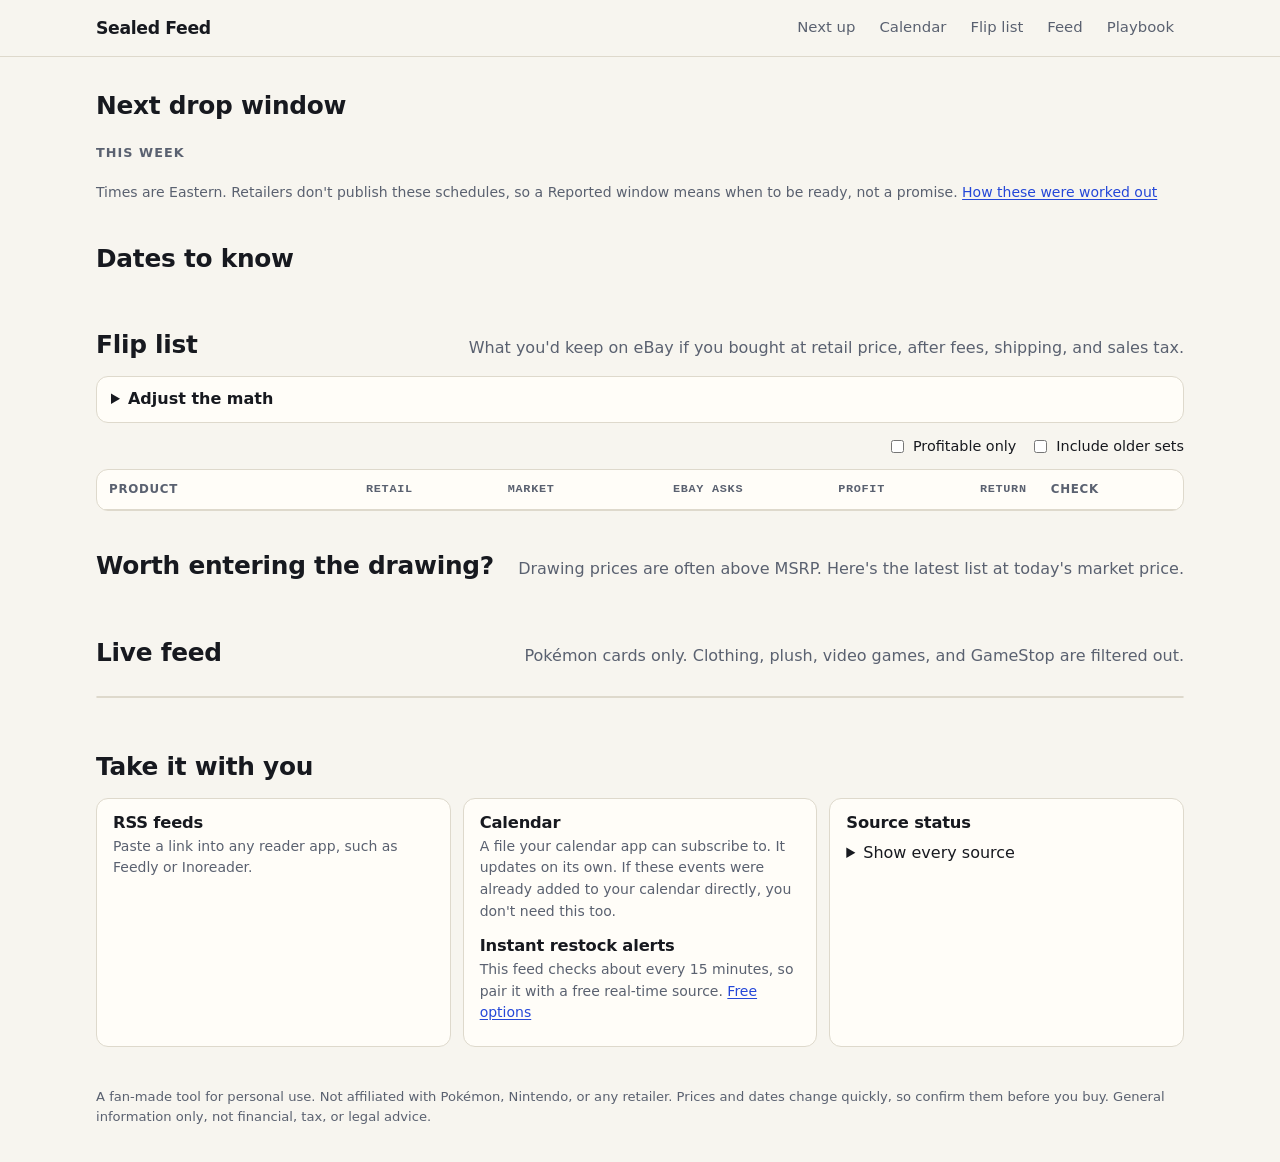
==== web/index.html @ 0ea3f2c8 "Build the Pokémon sealed feed Merges public feeds into RSS, prices sealed product with eBay fees, pu" ====
<!doctype html>
<html lang="en">
<head>
  <meta charset="utf-8">
  <meta name="viewport" content="width=device-width, initial-scale=1">
  <meta name="robots" content="noindex">
  <title>Sealed Feed</title>
  <meta name="description" content="Pokémon TCG releases, preorders, restock windows, and eBay resale math for sealed English product.">
  <link rel="alternate" type="application/rss+xml" title="Sealed Feed" href="feed.xml">
  <link rel="icon" href="assets/icon.svg" type="image/svg+xml">
  <link rel="stylesheet" href="assets/styles.css">
</head>
<body>
  <a class="skip" href="#next">Skip to content</a>
  <header class="top">
    <div class="wrap top-row">
      <a class="brand" href="./">Sealed Feed</a>
      <nav aria-label="Sections">
        <a href="#next">Next up</a>
        <a href="#calendar">Calendar</a>
        <a href="#flip">Flip list</a>
        <a href="#feed">Feed</a>
        <a href="playbook.html">Playbook</a>
      </nav>
    </div>
  </header>

  <main class="wrap">
    <section id="next" aria-labelledby="next-title">
      <div class="section-head">
        <h1 id="next-title">Next drop window</h1>
        <p id="freshness" class="muted"></p>
      </div>
      <div id="hero"></div>
      <h2 class="sub-head">This week</h2>
      <div id="week" class="tickets"></div>
      <p class="muted small">Times are Eastern. Retailers don't publish these schedules, so a Reported window means when to be ready, not a promise. <a href="playbook.html#week">How these were worked out</a></p>
    </section>

    <section id="calendar" aria-labelledby="calendar-title">
      <div class="section-head">
        <h2 id="calendar-title">Dates to know</h2>
        <p id="calendar-verified" class="muted"></p>
      </div>
      <div id="dates" class="dates"></div>
      <div id="undated"></div>
    </section>

    <section id="flip" aria-labelledby="flip-title">
      <div class="section-head">
        <h2 id="flip-title">Flip list</h2>
        <p class="muted">What you'd keep on eBay if you bought at retail price, after fees, shipping, and sales tax.</p>
      </div>
      <details class="settings">
        <summary>Adjust the math</summary>
        <form id="settings" class="settings-grid" autocomplete="off"></form>
      </details>
      <div class="controls">
        <div id="flip-groups" class="pills" role="group" aria-label="Product type"></div>
        <div class="toggles">
          <label><input type="checkbox" id="profit-only"> Profitable only</label>
          <label><input type="checkbox" id="show-older"> Include older sets</label>
        </div>
      </div>
      <div class="table-wrap">
        <table class="flip">
          <caption class="sr-only">Estimated eBay profit for sealed products bought at retail price</caption>
          <thead>
            <tr>
              <th scope="col">Product</th>
              <th scope="col" class="num">Retail</th>
              <th scope="col" class="num">Market</th>
              <th scope="col" class="num">eBay asks</th>
              <th scope="col" class="num">Profit</th>
              <th scope="col" class="num">Return</th>
              <th scope="col">Check</th>
            </tr>
          </thead>
          <tbody id="flip-body"></tbody>
        </table>
      </div>
      <p id="flip-note" class="muted small"></p>
    </section>

    <section id="drawings" aria-labelledby="drawings-title">
      <div class="section-head">
        <h2 id="drawings-title">Worth entering the drawing?</h2>
        <p class="muted">Drawing prices are often above MSRP. Here's the latest list at today's market price.</p>
      </div>
      <div id="drawing-list"></div>
    </section>

    <section id="feed" aria-labelledby="feed-title">
      <div class="section-head">
        <h2 id="feed-title">Live feed</h2>
        <p class="muted">Pokémon cards only. Clothing, plush, video games, and GameStop are filtered out.</p>
      </div>
      <div id="feed-tabs" class="pills" role="group" aria-label="Feed category"></div>
      <ul id="feed-list" class="feed-list"></ul>
      <button id="feed-more" class="button" type="button" hidden>Show more</button>
    </section>

    <section id="subscribe" aria-labelledby="subscribe-title">
      <div class="section-head">
        <h2 id="subscribe-title">Take it with you</h2>
      </div>
      <div class="subscribe-grid">
        <div class="panel">
          <h3>RSS feeds</h3>
          <p class="muted small">Paste a link into any reader app, such as Feedly or Inoreader.</p>
          <ul id="rss-list" class="link-list"></ul>
        </div>
        <div class="panel">
          <h3>Calendar</h3>
          <p class="muted small">A file your calendar app can subscribe to. It updates on its own. If these events were already added to your calendar directly, you don't need this too.</p>
          <ul id="calendar-link" class="link-list"></ul>
          <h3>Instant restock alerts</h3>
          <p class="muted small">This feed checks about every 15 minutes, so pair it with a free real-time source. <a href="playbook.html#alerts">Free options</a></p>
        </div>
        <div class="panel">
          <h3>Source status</h3>
          <p id="source-summary" class="muted small"></p>
          <details>
            <summary>Show every source</summary>
            <ul id="source-list" class="source-list"></ul>
          </details>
        </div>
      </div>
    </section>
  </main>

  <footer class="wrap footer">
    <p>A fan-made tool for personal use. Not affiliated with Pokémon, Nintendo, or any retailer. Prices and dates change quickly, so confirm them before you buy. General information only, not financial, tax, or legal advice.</p>
  </footer>

  <script>window.__DATA__=__DATA_JSON__;</script>
  <script src="assets/app.js" defer></script>
</body>
</html>
---- web/assets/styles.css ----
:root {
  --paper: #f7f5ef;
  --card: #fffdf8;
  --ink: #17191f;
  --muted: #5a6170;
  --line: #ded9cc;
  --accent: #2447d8;
  --accent-ink: #ffffff;
  --accent-soft: #e6ebfd;
  --good: #12703f;
  --good-soft: #dff2e7;
  --bad: #b3261e;
  --bad-soft: #fbe6e4;
  --warn: #7a5000;
  --warn-soft: #fbefd5;
  --neutral-soft: #ecebe4;
  --radius: 12px;
  --mono: ui-monospace, "SFMono-Regular", "Cascadia Mono", Consolas, monospace;
  --sans: system-ui, -apple-system, "Segoe UI", Roboto, "Helvetica Neue", Arial, sans-serif;
  color-scheme: light dark;
}

@media (prefers-color-scheme: dark) {
  :root {
    --paper: #0f1218;
    --card: #171b23;
    --ink: #eceef3;
    --muted: #a3abba;
    --line: #2c3240;
    --accent: #93acff;
    --accent-ink: #0f1218;
    --accent-soft: #1e2742;
    --good: #72d6a0;
    --good-soft: #14301f;
    --bad: #ff9f97;
    --bad-soft: #3a1a18;
    --warn: #f0c26b;
    --warn-soft: #332610;
    --neutral-soft: #232834;
  }
}

* { box-sizing: border-box; }
html { -webkit-text-size-adjust: 100%; scroll-behavior: smooth; }
@media (prefers-reduced-motion: reduce) { html { scroll-behavior: auto; } }
body { margin: 0; background: var(--paper); color: var(--ink); font: 16px/1.55 var(--sans); }
a { color: var(--accent); text-underline-offset: 2px; }
a:focus-visible, button:focus-visible, input:focus-visible, select:focus-visible, summary:focus-visible {
  outline: 2px solid var(--accent); outline-offset: 2px; border-radius: 4px;
}
h1, h2, h3 { line-height: 1.2; margin: 0; letter-spacing: -0.01em; }
h1, section > .section-head h2 { font-size: 1.55rem; }
h3 { font-size: 1.02rem; }
p { margin: 0; }
.wrap { max-width: 1120px; margin: 0 auto; padding: 0 16px; }
.muted { color: var(--muted); }
.small { font-size: 0.875rem; }
.sr-only { position: absolute; width: 1px; height: 1px; overflow: hidden; clip: rect(0 0 0 0); white-space: nowrap; }
.skip { position: absolute; left: -999px; top: 8px; background: var(--card); padding: 8px 12px; border-radius: 8px; z-index: 10; }
.skip:focus { left: 8px; }

.top { position: sticky; top: 0; z-index: 5; background: var(--paper); border-bottom: 1px solid var(--line); }
.top-row { display: flex; align-items: center; gap: 20px; min-height: 56px; }
.brand { font-weight: 800; color: var(--ink); text-decoration: none; letter-spacing: -0.02em; white-space: nowrap; font-size: 1.08rem; }
.top nav { display: flex; gap: 4px; overflow-x: auto; scrollbar-width: none; margin-left: auto; }
.top nav::-webkit-scrollbar { display: none; }
.top nav a { color: var(--muted); text-decoration: none; padding: 7px 10px; border-radius: 8px; white-space: nowrap; font-size: 0.93rem; }
.top nav a:hover { background: var(--neutral-soft); color: var(--ink); }

section { padding: 34px 0 6px; scroll-margin-top: 58px; }
.section-head { display: flex; flex-wrap: wrap; align-items: baseline; justify-content: space-between; gap: 4px 20px; margin-bottom: 16px; }
.sub-head { font-size: 0.8rem; text-transform: uppercase; letter-spacing: 0.08em; color: var(--muted); margin: 24px 0 10px; font-weight: 700; }

.ticket { display: grid; grid-template-columns: 104px minmax(0, 1fr) auto; background: var(--card); border: 1px solid var(--line); border-radius: var(--radius); overflow: hidden; }
.tickets { display: grid; gap: 8px; margin-bottom: 12px; }
.stub { display: flex; flex-direction: column; justify-content: center; align-items: center; padding: 12px 6px; border-right: 2px dashed var(--line); text-align: center; }
.stub-day { font-size: 0.74rem; font-weight: 700; letter-spacing: 0.09em; text-transform: uppercase; color: var(--muted); }
.stub-time { font: 700 1rem/1.25 var(--mono); white-space: nowrap; }
.ticket-body { padding: 12px 16px; min-width: 0; }
.ticket-body h3 { margin-bottom: 3px; }
.ticket-body p { font-size: 0.92rem; color: var(--muted); }
.ticket-side { display: flex; flex-direction: column; align-items: flex-end; justify-content: center; gap: 6px; padding: 12px 14px; white-space: nowrap; }
.countdown { font: 700 0.92rem/1.2 var(--mono); }
.ticket.hero { grid-template-columns: 148px minmax(0, 1fr) auto; border-color: var(--accent); border-width: 2px; }
.ticket.hero .stub { background: var(--accent); color: var(--accent-ink); border-right: 2px dashed var(--accent-ink); }
.ticket.hero .stub-day { color: var(--accent-ink); opacity: 0.85; }
.ticket.hero .stub-time { font-size: 1.32rem; }
.ticket.hero .ticket-body { padding: 18px 20px; }
.ticket.hero h3 { font-size: 1.28rem; margin-bottom: 6px; }
.ticket.hero p + p { margin-top: 6px; }
.ticket.hero .action { color: var(--ink); font-weight: 600; }
.ticket.hero .countdown { font-size: 1.15rem; }
.button-link { font-size: 0.9rem; font-weight: 600; }

.chip { display: inline-block; font-size: 0.72rem; font-weight: 700; line-height: 1; padding: 4px 7px; border-radius: 999px; white-space: nowrap; background: var(--neutral-soft); color: var(--muted); }
.chip.official { background: var(--good-soft); color: var(--good); }
.chip.reported { background: var(--warn-soft); color: var(--warn); }
.chip.estimate { background: var(--neutral-soft); color: var(--ink); }
.chip.listed { background: var(--accent-soft); color: var(--accent); }
.chip.hot { background: var(--bad-soft); color: var(--bad); }
.chip.presale { background: var(--accent-soft); color: var(--accent); }

.dates { display: grid; gap: 8px; }
.date-row { display: grid; grid-template-columns: 76px minmax(0, 1fr); gap: 14px; background: var(--card); border: 1px solid var(--line); border-radius: var(--radius); padding: 12px 14px; }
.date-block { text-align: center; line-height: 1.1; align-self: center; }
.date-month { display: block; font-size: 0.72rem; font-weight: 700; letter-spacing: 0.09em; text-transform: uppercase; color: var(--muted); }
.date-day { display: block; font: 700 1.5rem/1.15 var(--mono); }
.date-range { display: block; font-size: 0.72rem; color: var(--muted); margin-top: 2px; }
.date-title { display: flex; flex-wrap: wrap; align-items: center; gap: 6px 8px; margin-bottom: 3px; }
.date-row p { font-size: 0.92rem; color: var(--muted); }
.undated-head { margin-top: 18px; }

.settings { margin-bottom: 12px; background: var(--card); border: 1px solid var(--line); border-radius: var(--radius); padding: 10px 14px; }
.settings summary { cursor: pointer; font-weight: 600; }
.settings-grid { display: grid; grid-template-columns: repeat(auto-fill, minmax(180px, 1fr)); gap: 12px; padding: 12px 0 4px; }
.settings-grid label { display: grid; gap: 4px; font-size: 0.86rem; color: var(--muted); }
.settings-grid input, .settings-grid select { width: 100%; padding: 8px; font: inherit; color: var(--ink); background: var(--paper); border: 1px solid var(--line); border-radius: 8px; }
.settings-grid .check { display: flex; align-items: center; gap: 8px; align-self: end; padding-bottom: 8px; color: var(--ink); }
.settings-grid .check input { width: auto; }

.controls { display: flex; flex-wrap: wrap; justify-content: space-between; align-items: center; gap: 10px 20px; margin-bottom: 12px; }
.pills { display: flex; flex-wrap: wrap; gap: 6px; }
.pill { font: inherit; font-size: 0.87rem; padding: 6px 11px; border-radius: 999px; border: 1px solid var(--line); background: var(--card); color: var(--ink); cursor: pointer; }
.pill[aria-pressed="true"] { background: var(--ink); color: var(--paper); border-color: var(--ink); }
.pill .count { opacity: 0.65; margin-left: 3px; font-family: var(--mono); font-size: 0.8rem; }
.toggles { display: flex; flex-wrap: wrap; gap: 14px; font-size: 0.9rem; }
.toggles label { display: flex; gap: 6px; align-items: center; cursor: pointer; }

.table-wrap { background: var(--card); border: 1px solid var(--line); border-radius: var(--radius); overflow: hidden; }
table.flip { width: 100%; border-collapse: collapse; font-size: 0.93rem; }
.flip th { text-align: left; font-size: 0.74rem; text-transform: uppercase; letter-spacing: 0.06em; color: var(--muted); padding: 10px 12px; border-bottom: 1px solid var(--line); white-space: nowrap; }
.flip td { padding: 10px 12px; border-bottom: 1px solid var(--line); vertical-align: middle; }
.flip tr:last-child td { border-bottom: 0; }
.flip .num { text-align: right; font-family: var(--mono); font-variant-numeric: tabular-nums; white-space: nowrap; }
.flip .product-name { font-weight: 600; display: block; }
.flip .product-meta { font-size: 0.8rem; color: var(--muted); }
.gain { color: var(--good); font-weight: 700; }
.loss { color: var(--bad); font-weight: 700; }
.check-links { display: flex; flex-direction: column; font-size: 0.82rem; white-space: nowrap; }
.empty { padding: 24px; text-align: center; color: var(--muted); }

.drawing { margin-bottom: 14px; }
.drawing-head { display: flex; flex-wrap: wrap; justify-content: space-between; gap: 2px 16px; margin-bottom: 8px; }
.verdict { display: inline-block; font-size: 0.74rem; font-weight: 700; padding: 3px 8px; border-radius: 999px; }
.verdict.yes { background: var(--good-soft); color: var(--good); }
.verdict.thin { background: var(--warn-soft); color: var(--warn); }
.verdict.no { background: var(--bad-soft); color: var(--bad); }

.feed-list { list-style: none; margin: 12px 0 14px; padding: 0; background: var(--card); border: 1px solid var(--line); border-radius: var(--radius); overflow: hidden; }
.feed-list li { padding: 11px 14px; border-bottom: 1px solid var(--line); }
.feed-list li:last-child { border-bottom: 0; }
.feed-list a { color: var(--ink); text-decoration: none; font-weight: 600; overflow-wrap: anywhere; }
.feed-list a:hover { text-decoration: underline; }
.feed-meta { display: flex; flex-wrap: wrap; gap: 4px 8px; align-items: center; font-size: 0.82rem; color: var(--muted); margin-top: 3px; }
.button { font: inherit; font-weight: 600; padding: 8px 14px; border-radius: 8px; border: 1px solid var(--line); background: var(--card); color: var(--ink); cursor: pointer; }

.subscribe-grid { display: grid; grid-template-columns: repeat(auto-fit, minmax(270px, 1fr)); gap: 12px; }
.panel { background: var(--card); border: 1px solid var(--line); border-radius: var(--radius); padding: 14px 16px; }
.panel h3 + p { margin: 3px 0 8px; }
.panel h3:not(:first-child) { margin-top: 14px; }
.link-list { list-style: none; margin: 0; padding: 0; font-size: 0.92rem; }
.link-list li { display: flex; justify-content: space-between; align-items: center; gap: 10px; padding: 4px 0; }
.copy { font: inherit; font-size: 0.78rem; padding: 2px 8px; border-radius: 6px; border: 1px solid var(--line); background: transparent; color: var(--muted); cursor: pointer; }
.source-list { list-style: none; margin: 8px 0 0; padding: 0; font-size: 0.87rem; }
.source-list li { display: flex; justify-content: space-between; gap: 10px; padding: 2px 0; }
.source-bad { color: var(--bad); }
.footer { padding-top: 34px; padding-bottom: 34px; font-size: 0.82rem; color: var(--muted); }

@media (max-width: 760px) {
  .ticket, .ticket.hero { grid-template-columns: 1fr; }
  .stub, .ticket.hero .stub { flex-direction: row; justify-content: flex-start; gap: 8px; padding: 8px 14px; border-right: 0; border-bottom: 2px dashed var(--line); }
  .ticket.hero .stub { border-bottom-color: var(--accent-ink); }
  .ticket.hero .stub-time { font-size: 1.08rem; }
  .ticket-side { flex-direction: row; justify-content: space-between; align-items: center; padding: 0 14px 12px; }
  .ticket.hero .ticket-side { padding: 0 20px 16px; }
  .flip thead { position: absolute; width: 1px; height: 1px; overflow: hidden; clip: rect(0 0 0 0); }
  .flip, .flip tbody, .flip tr, .flip td { display: block; width: 100%; }
  .flip tr { display: grid; grid-template-columns: repeat(3, minmax(0, 1fr)); gap: 6px 10px; padding: 12px 14px; border-bottom: 1px solid var(--line); }
  .flip tr:last-child { border-bottom: 0; }
  .flip td { padding: 0; border: 0; }
  .flip td.num { text-align: left; }
  .flip td.num::before { content: attr(data-label); display: block; font: 700 0.68rem/1.4 var(--sans); text-transform: uppercase; letter-spacing: 0.05em; color: var(--muted); }
  .flip td.cell-name, .flip td.cell-check { grid-column: 1 / -1; }
  .check-links { flex-direction: row; gap: 14px; }
}

/* Playbook */
.doc { display: grid; grid-template-columns: 232px minmax(0, 1fr); gap: 44px; padding-top: 28px; padding-bottom: 40px; }
.toc { position: sticky; top: 72px; align-self: start; max-height: calc(100vh - 88px); overflow-y: auto; font-size: 0.9rem; }
.toc summary { font-weight: 700; cursor: pointer; margin-bottom: 6px; }
.toc ol { margin: 0; padding: 0; list-style: none; }
.toc a { display: block; padding: 4px 8px; color: var(--muted); text-decoration: none; border-radius: 6px; }
.toc a:hover { background: var(--neutral-soft); color: var(--ink); }
.prose { max-width: 760px; min-width: 0; }
.prose h1 { font-size: 2.05rem; }
.prose .lede { font-size: 1.1rem; color: var(--muted); margin: 8px 0 18px; }
.prose section { padding: 28px 0 8px; border-top: 1px solid var(--line); margin-top: 26px; }
.prose section:first-of-type { border-top: 0; margin-top: 0; padding-top: 8px; }
.prose h2 { font-size: 1.45rem; margin-bottom: 10px; }
.prose h3 { font-size: 1.08rem; margin: 20px 0 6px; }
.prose p { margin: 0 0 11px; }
.prose ul, .prose ol { margin: 0 0 12px; padding-left: 22px; }
.prose li { margin-bottom: 5px; }
.callout { background: var(--card); border: 1px solid var(--line); border-left: 4px solid var(--accent); border-radius: 8px; padding: 12px 14px; margin: 12px 0 14px; }
.callout.warn { border-left-color: var(--warn); }
.callout p:last-child, .callout ul:last-child { margin-bottom: 0; }
.scroll { overflow-x: auto; margin: 10px 0 16px; border: 1px solid var(--line); border-radius: 10px; background: var(--card); }
.scroll table { width: 100%; border-collapse: collapse; font-size: 0.9rem; min-width: 520px; }
.scroll th { text-align: left; font-size: 0.74rem; text-transform: uppercase; letter-spacing: 0.05em; color: var(--muted); padding: 9px 11px; border-bottom: 1px solid var(--line); }
.scroll td { padding: 9px 11px; border-bottom: 1px solid var(--line); vertical-align: top; }
.scroll tr:last-child td { border-bottom: 0; }
.scroll .num { text-align: right; font-family: var(--mono); white-space: nowrap; }
.prose .refs { font-size: 0.82rem; color: var(--muted); }
.source-group { font-size: 0.9rem; }
.source-group ul { list-style: none; padding: 0; columns: 2; column-gap: 24px; }
.source-group li { break-inside: avoid; margin-bottom: 3px; }

@media (max-width: 900px) {
  .doc { display: block; }
  .toc { position: static; max-height: none; background: var(--card); border: 1px solid var(--line); border-radius: 10px; padding: 10px 12px; margin-bottom: 18px; }
  .source-group ul { columns: 1; }
  .prose h1 { font-size: 1.75rem; }
}
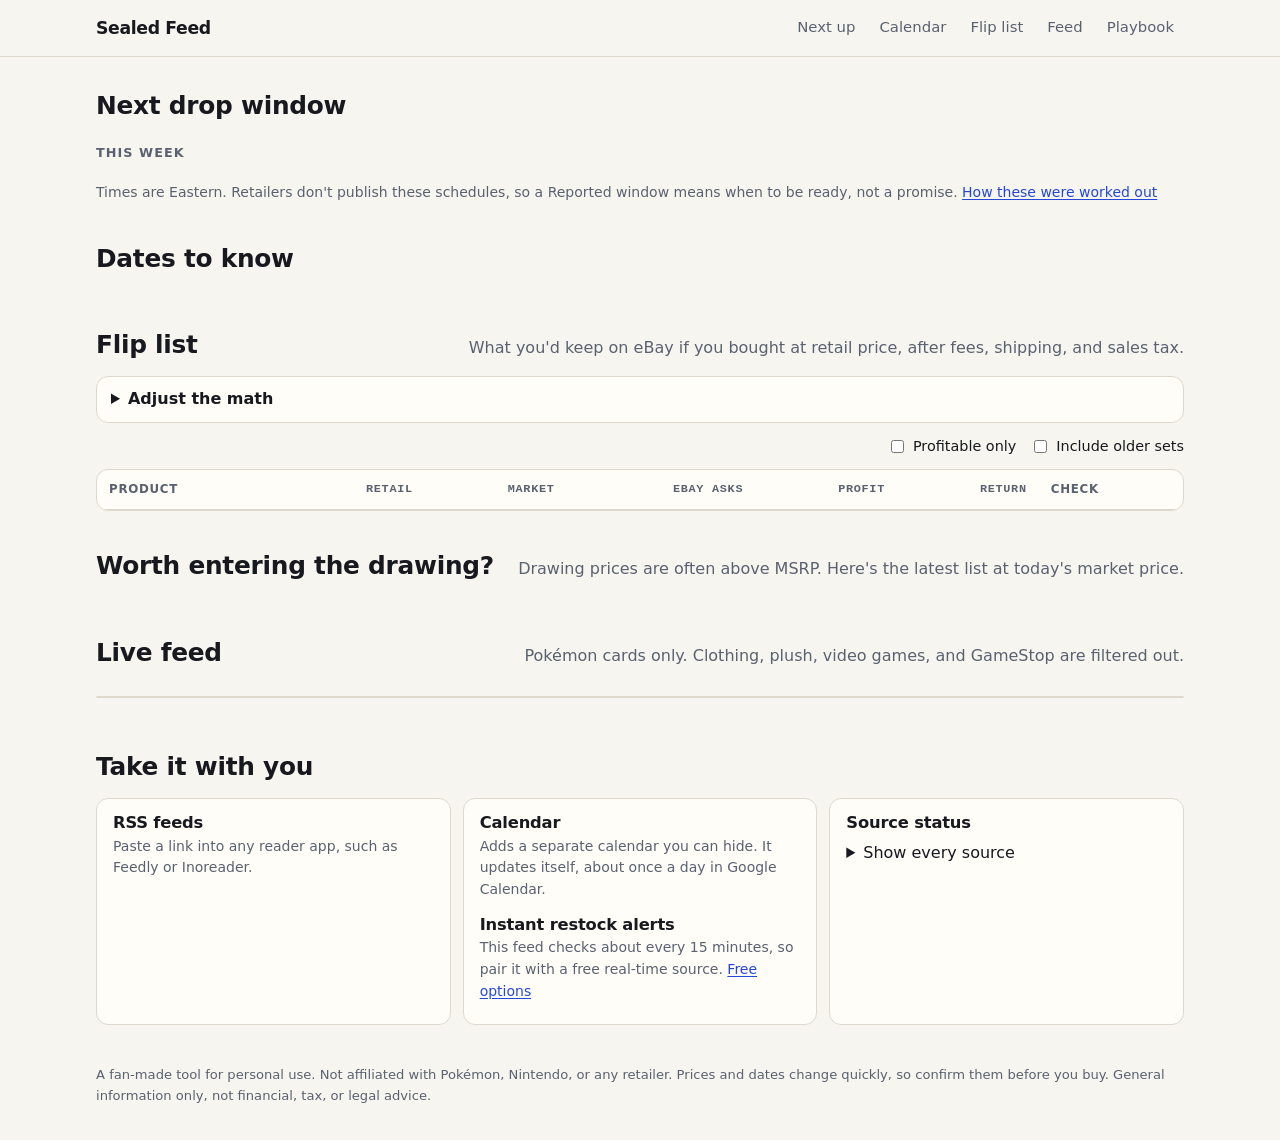
==== commit 67d3ac3c: "Show each drop window once and tidy the phone layout Also adds a one-click Google Calendar link and " ====
--- a/web/index.html
+++ b/web/index.html
@@ -112,7 +112,7 @@
         </div>
         <div class="panel">
           <h3>Calendar</h3>
-          <p class="muted small">A file your calendar app can subscribe to. It updates on its own. If these events were already added to your calendar directly, you don't need this too.</p>
+          <p class="muted small">Adds a separate calendar you can hide. It updates itself, about once a day in Google Calendar.</p>
           <ul id="calendar-link" class="link-list"></ul>
           <h3>Instant restock alerts</h3>
           <p class="muted small">This feed checks about every 15 minutes, so pair it with a free real-time source. <a href="playbook.html#alerts">Free options</a></p>
--- a/web/assets/styles.css
+++ b/web/assets/styles.css
@@ -79,6 +79,7 @@
 .ticket-body { padding: 12px 16px; min-width: 0; }
 .ticket-body h3 { margin-bottom: 3px; }
 .ticket-body p { font-size: 0.92rem; color: var(--muted); }
+.ticket-body .schedule { color: var(--ink); font-weight: 600; }
 .ticket-side { display: flex; flex-direction: column; align-items: flex-end; justify-content: center; gap: 6px; padding: 12px 14px; white-space: nowrap; }
 .countdown { font: 700 0.92rem/1.2 var(--mono); }
 .ticket.hero { grid-template-columns: 148px minmax(0, 1fr) auto; border-color: var(--accent); border-width: 2px; }
@@ -182,6 +183,12 @@
   .flip td.num::before { content: attr(data-label); display: block; font: 700 0.68rem/1.4 var(--sans); text-transform: uppercase; letter-spacing: 0.05em; color: var(--muted); }
   .flip td.cell-name, .flip td.cell-check { grid-column: 1 / -1; }
   .check-links { flex-direction: row; gap: 14px; }
+}
+
+@media (max-width: 480px) {
+  .top-row { gap: 10px; }
+  .top nav a:first-child { display: none; }
+  .top nav a { padding: 7px 5px; font-size: 0.86rem; }
 }
 
 /* Playbook */
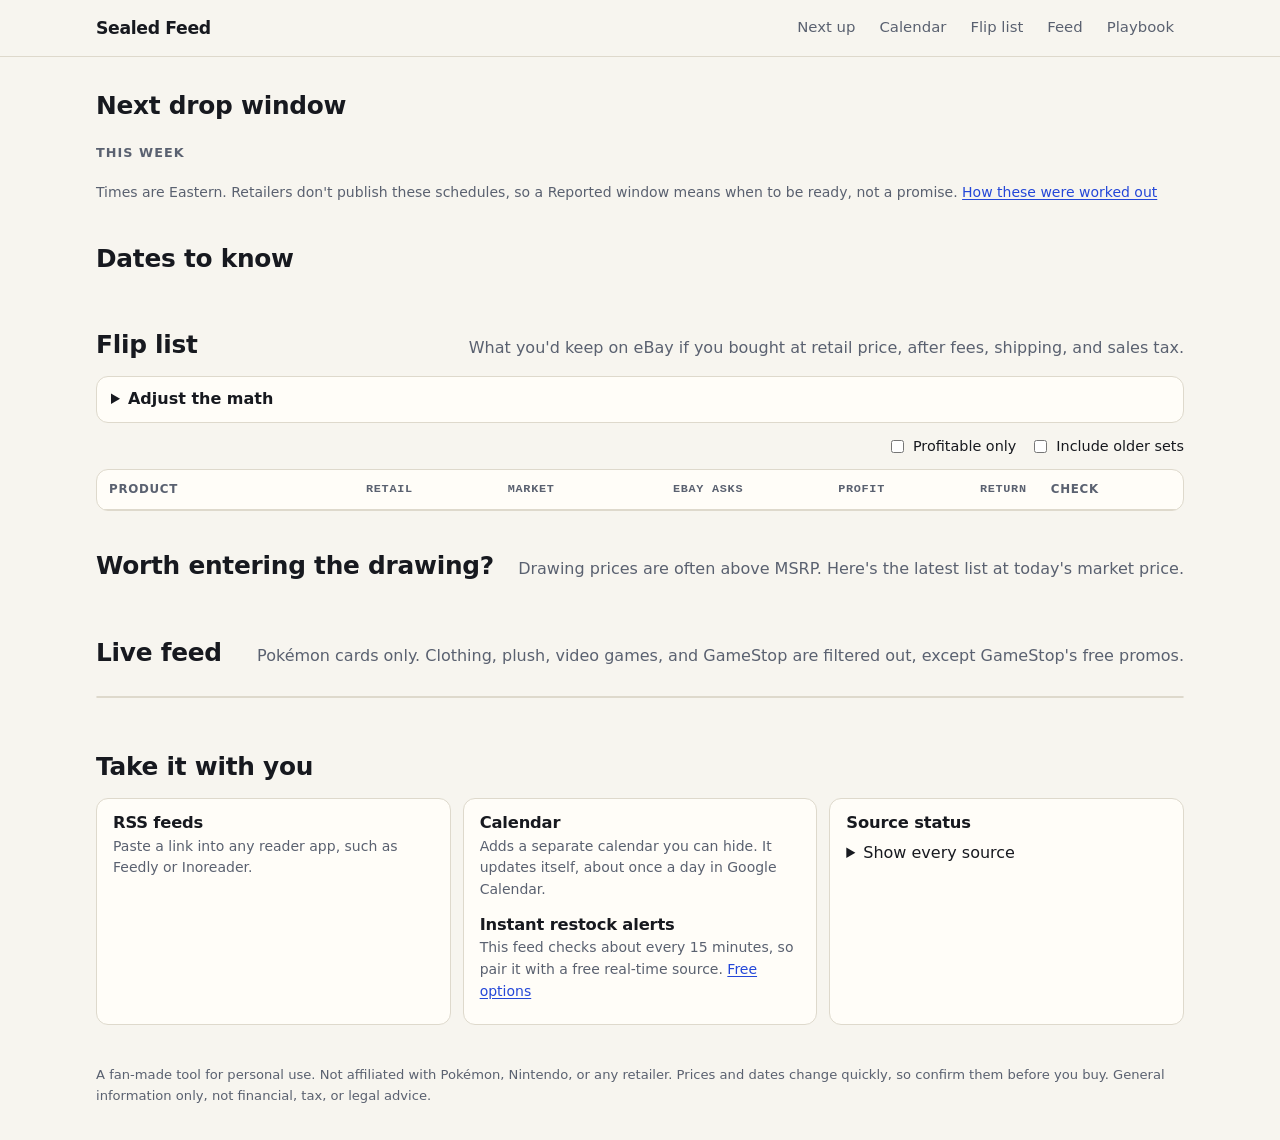
==== commit f1544a96: "Track free promo cards and what they sell for Adds a Free promos category and Discord channel with a" ====
--- a/web/index.html
+++ b/web/index.html
@@ -8,7 +8,7 @@
   <meta name="description" content="Pokémon TCG releases, preorders, restock windows, and eBay resale math for sealed English product.">
   <link rel="alternate" type="application/rss+xml" title="Sealed Feed" href="feed.xml">
   <link rel="icon" href="assets/icon.svg" type="image/svg+xml">
-  <link rel="stylesheet" href="assets/styles.css">
+  <link rel="stylesheet" href="assets/styles.css?v=__ASSET_VERSION__">
 </head>
 <body>
   <a class="skip" href="#next">Skip to content</a>
@@ -93,7 +93,7 @@
     <section id="feed" aria-labelledby="feed-title">
       <div class="section-head">
         <h2 id="feed-title">Live feed</h2>
-        <p class="muted">Pokémon cards only. Clothing, plush, video games, and GameStop are filtered out.</p>
+        <p class="muted">Pokémon cards only. Clothing, plush, video games, and GameStop are filtered out, except GameStop's free promos.</p>
       </div>
       <div id="feed-tabs" class="pills" role="group" aria-label="Feed category"></div>
       <ul id="feed-list" class="feed-list"></ul>
@@ -134,6 +134,6 @@
   </footer>
 
   <script>window.__DATA__=__DATA_JSON__;</script>
-  <script src="assets/app.js" defer></script>
+  <script src="assets/app.js?v=__ASSET_VERSION__" defer></script>
 </body>
 </html>
